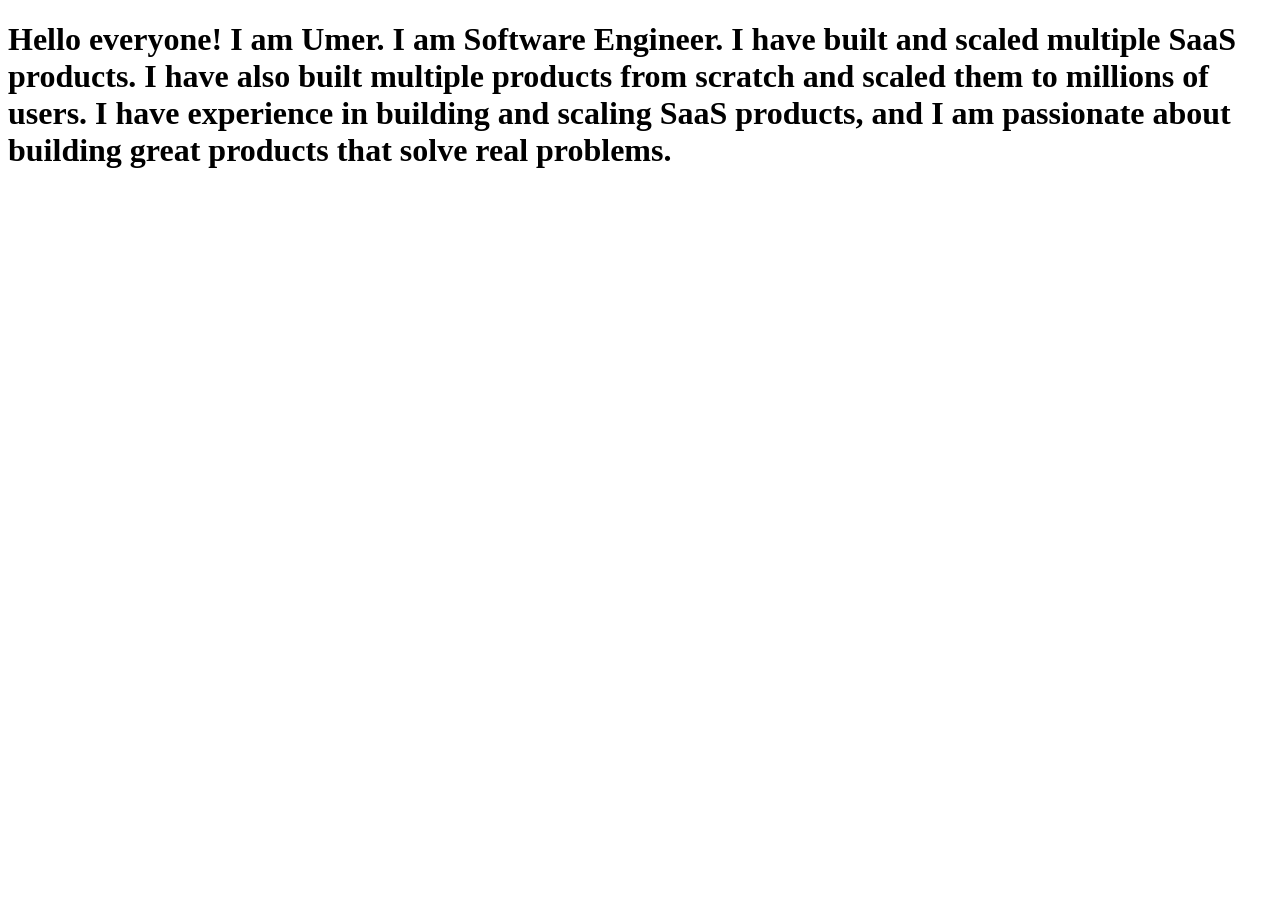
==== index.html @ 647a097b "Add files via upload" ====
<!doctype html>
<html lang="en">
  <head>
    <meta charset="UTF-8" />
    <meta name="viewport" content="width=device-width, initial-scale=1.0" />
    <title>Document</title>
  </head>
  <body>
    <h1>
      Hello everyone! I am Umer. I am Software Engineer. I have built and scaled
      multiple SaaS products. I have also built multiple products from scratch
      and scaled them to millions of users. I have experience in building and
      scaling SaaS products, and I am passionate about building great products
      that solve real problems.
    </h1>
  </body>
</html>
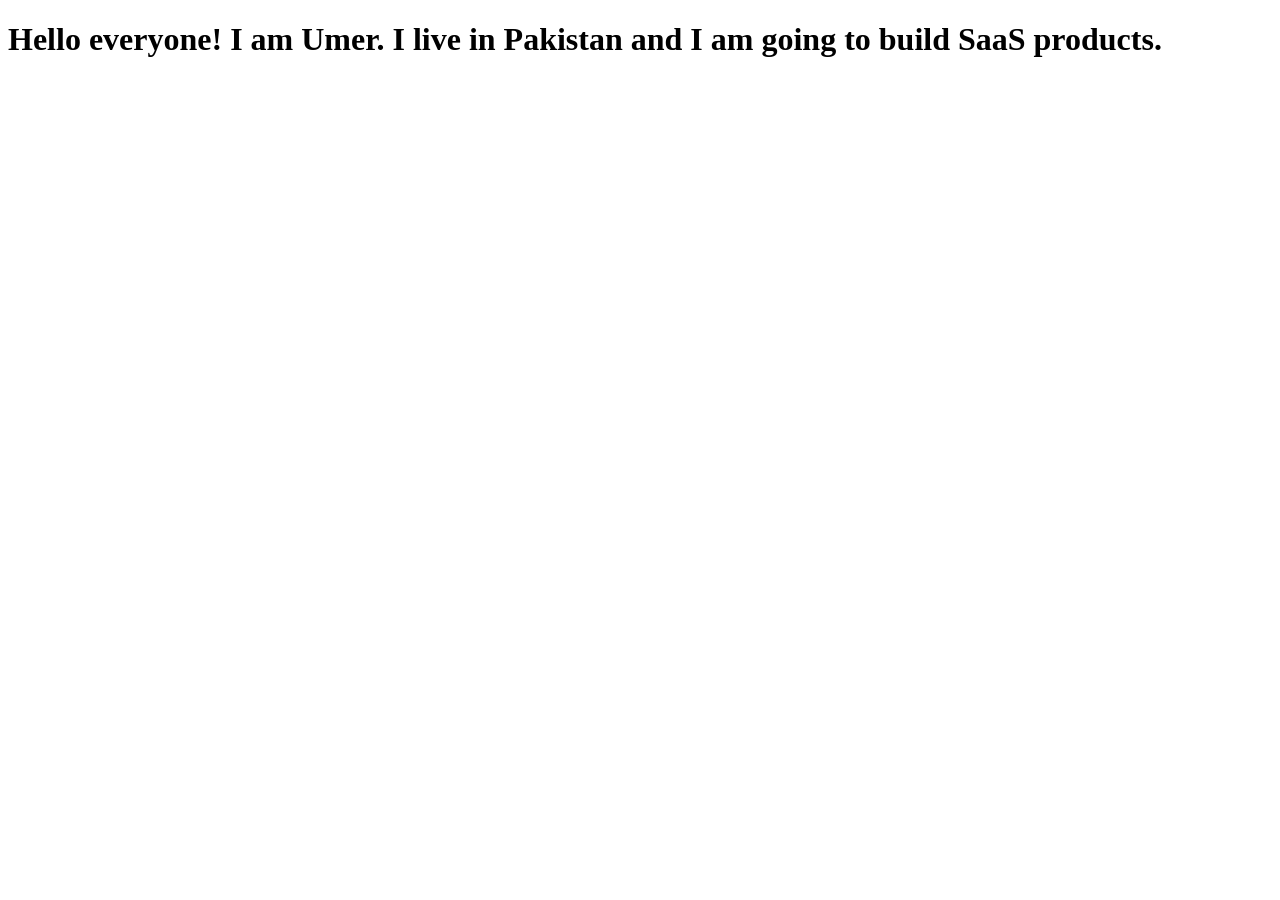
==== commit bbd35fea: "Revise personal introduction in index.html Updated personal introduction and location in the HTML." ====
--- a/index.html
+++ b/index.html
@@ -7,11 +7,7 @@
   </head>
   <body>
     <h1>
-      Hello everyone! I am Umer. I am Software Engineer. I have built and scaled
-      multiple SaaS products. I have also built multiple products from scratch
-      and scaled them to millions of users. I have experience in building and
-      scaling SaaS products, and I am passionate about building great products
-      that solve real problems.
+      Hello everyone! I am Umer. I live in Pakistan and I am going to build SaaS products.
     </h1>
   </body>
 </html>
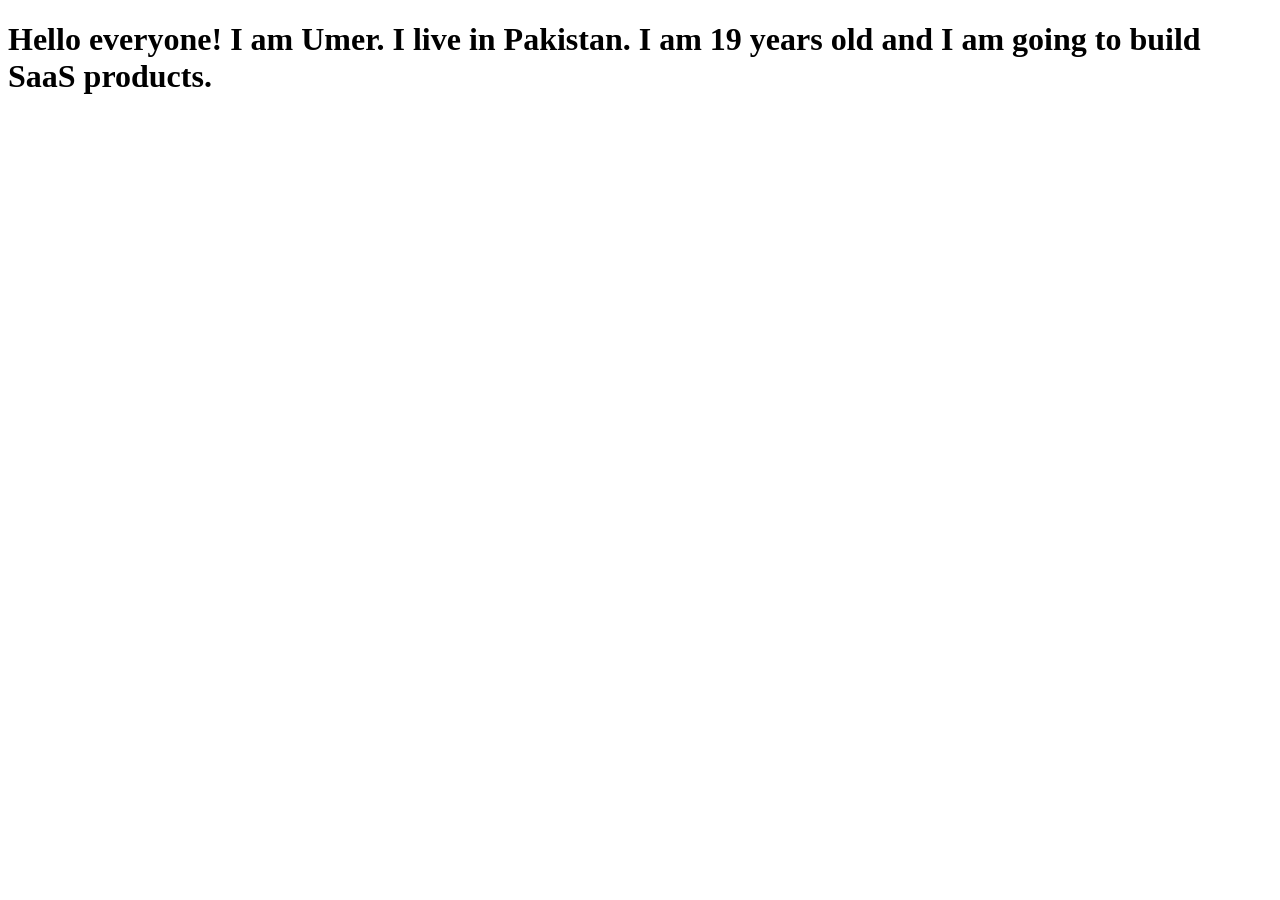
==== commit c3e5c3f4: "edited" ====
--- a/index.html
+++ b/index.html
@@ -1,13 +1,14 @@
-<!doctype html>
-<html lang="en">
-  <head>
-    <meta charset="UTF-8" />
-    <meta name="viewport" content="width=device-width, initial-scale=1.0" />
-    <title>Document</title>
-  </head>
-  <body>
-    <h1>
-      Hello everyone! I am Umer. I live in Pakistan and I am going to build SaaS products.
-    </h1>
-  </body>
-</html>
+<!doctype html>
+<html lang="en">
+  <head>
+    <meta charset="UTF-8" />
+    <meta name="viewport" content="width=device-width, initial-scale=1.0" />
+    <title>Document</title>
+  </head>
+  <body>
+    <h1>
+      Hello everyone! I am Umer. I live in Pakistan. I am 19 years old and I am
+      going to build SaaS products.
+    </h1>
+  </body>
+</html>
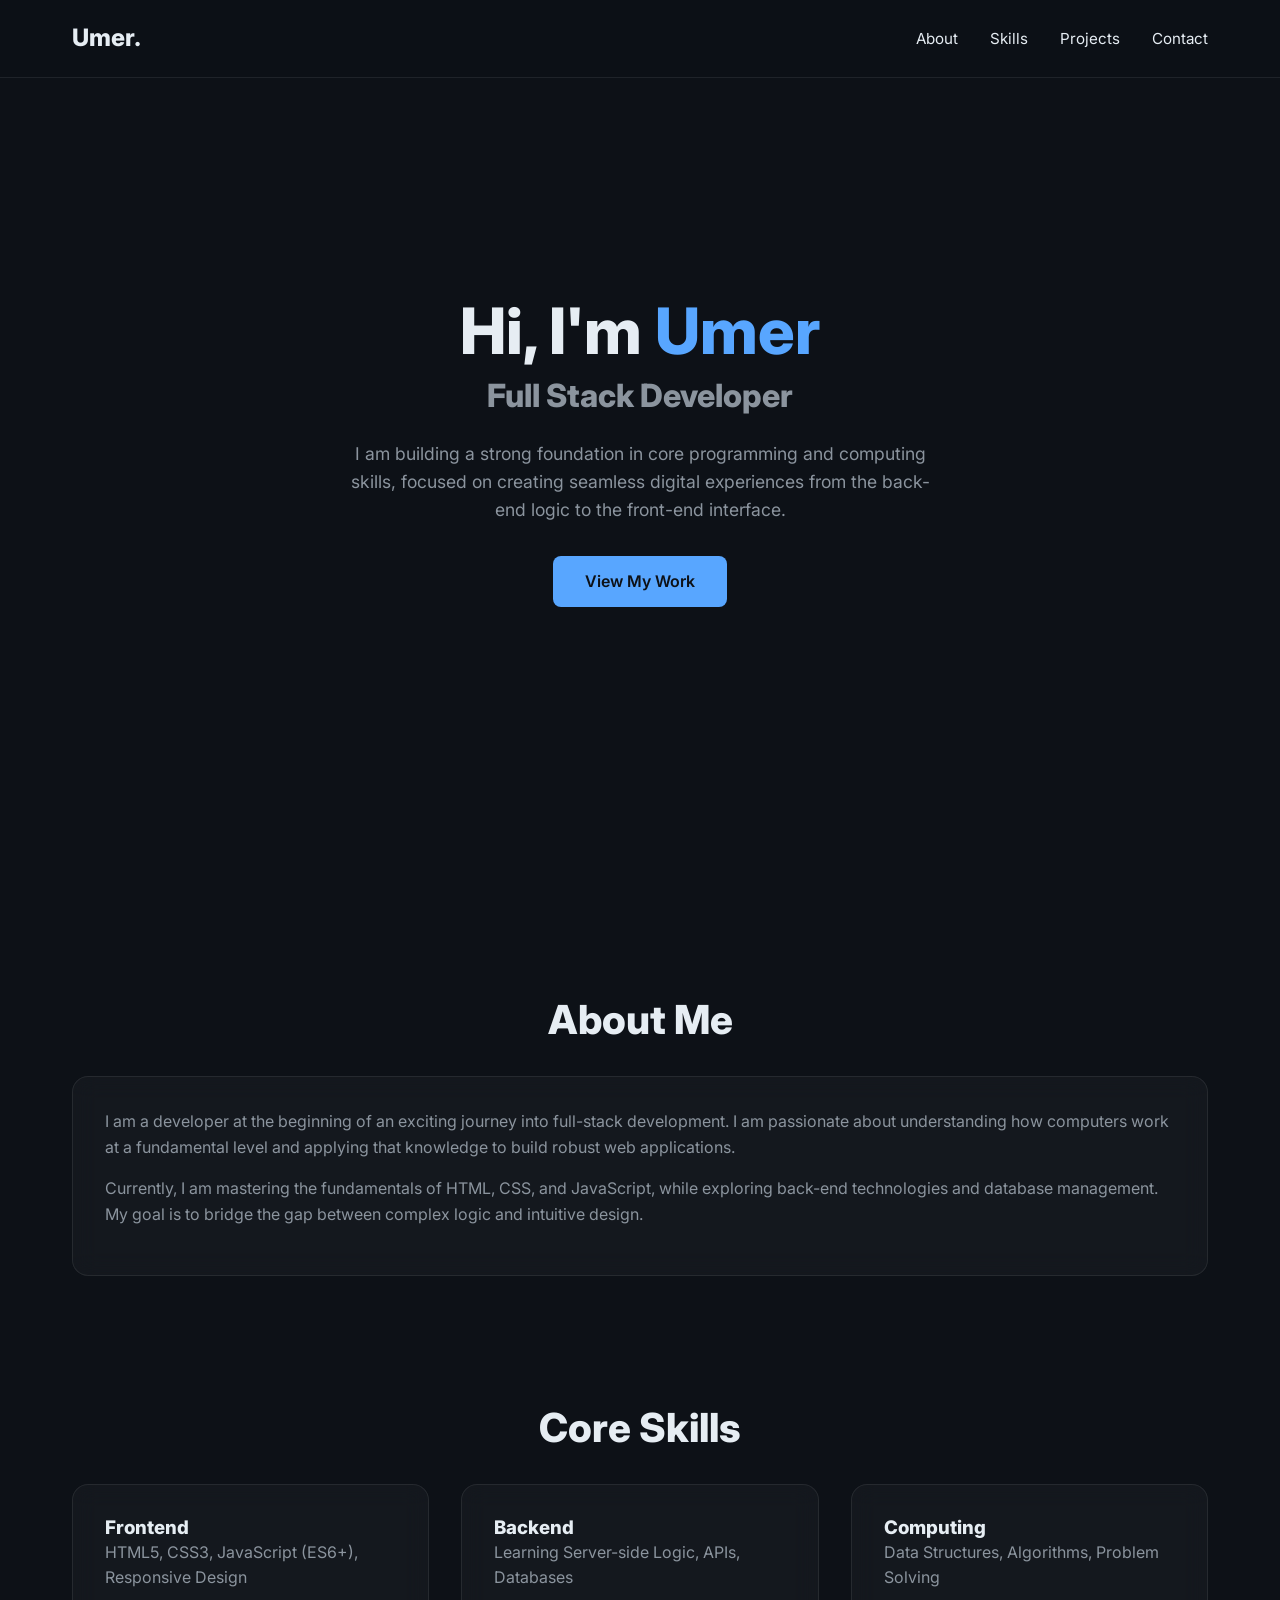
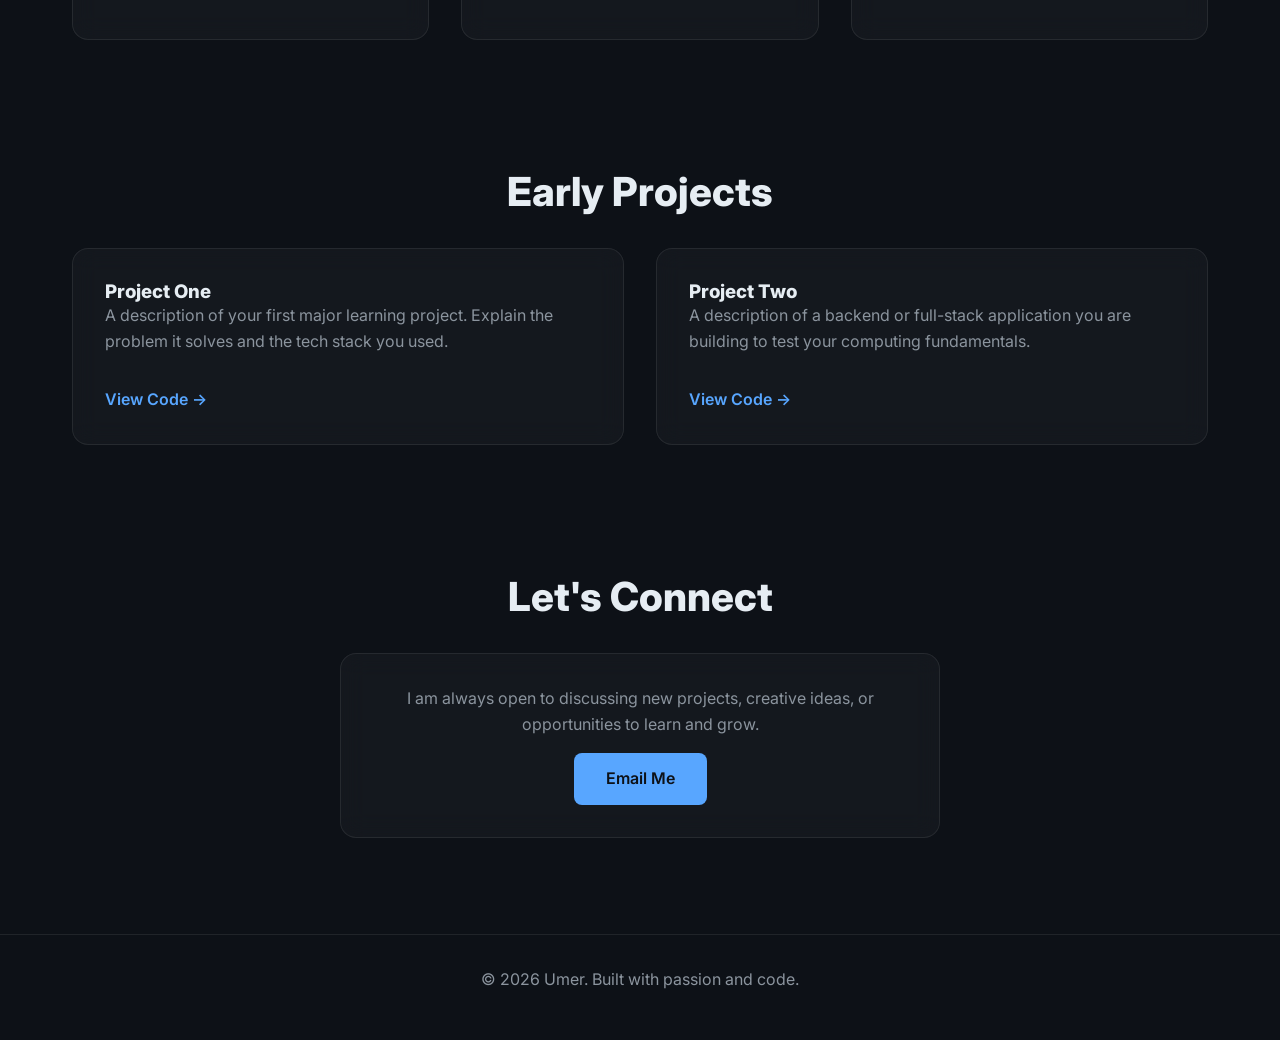
==== commit 7d842922: "edited" ====
--- a/index.html
+++ b/index.html
@@ -3,12 +3,124 @@
   <head>
     <meta charset="UTF-8" />
     <meta name="viewport" content="width=device-width, initial-scale=1.0" />
-    <title>Document</title>
+    <title>Umer | Full Stack Developer</title>
+    <link rel="stylesheet" href="style.css" />
+    <link
+      href="https://fonts.googleapis.com/css2?family=Inter:wght@300;400;600;800&display=swap"
+      rel="stylesheet"
+    />
   </head>
   <body>
-    <h1>
-      Hello everyone! I am Umer. I live in Pakistan. I am 19 years old and I am
-      going to build SaaS products.
-    </h1>
+    <nav>
+      <div class="nav-container">
+        <a href="#" class="logo">Umer.</a>
+        <ul class="nav-links">
+          <li><a href="#about">About</a></li>
+          <li><a href="#skills">Skills</a></li>
+          <li><a href="#projects">Projects</a></li>
+          <li><a href="#contact">Contact</a></li>
+        </ul>
+      </div>
+    </nav>
+
+    <header id="home">
+      <div class="hero-content">
+        <h1>Hi, I'm <span class="highlight">Umer</span></h1>
+        <h2>Full Stack Developer</h2>
+        <p>
+          I am building a strong foundation in core programming and computing
+          skills, focused on creating seamless digital experiences from the
+          back-end logic to the front-end interface.
+        </p>
+        <a href="#projects" class="btn">View My Work</a>
+      </div>
+    </header>
+
+    <section id="about" class="fade-in">
+      <div class="section-container">
+        <h2 class="section-title">About Me</h2>
+        <div class="glass-card about-content">
+          <p>
+            I am a developer at the beginning of an exciting journey into
+            full-stack development. I am passionate about understanding how
+            computers work at a fundamental level and applying that knowledge to
+            build robust web applications.
+          </p>
+          <p>
+            Currently, I am mastering the fundamentals of HTML, CSS, and
+            JavaScript, while exploring back-end technologies and database
+            management. My goal is to bridge the gap between complex logic and
+            intuitive design.
+          </p>
+        </div>
+      </div>
+    </section>
+
+    <section id="skills" class="fade-in">
+      <div class="section-container">
+        <h2 class="section-title">Core Skills</h2>
+        <div class="skills-grid">
+          <div class="glass-card skill-card">
+            <h3>Frontend</h3>
+            <p>HTML5, CSS3, JavaScript (ES6+), Responsive Design</p>
+          </div>
+          <div class="glass-card skill-card">
+            <h3>Backend</h3>
+            <p>Learning Server-side Logic, APIs, Databases</p>
+          </div>
+          <div class="glass-card skill-card">
+            <h3>Computing</h3>
+            <p>Data Structures, Algorithms, Problem Solving</p>
+          </div>
+        </div>
+      </div>
+    </section>
+
+    <section id="projects" class="fade-in">
+      <div class="section-container">
+        <h2 class="section-title">Early Projects</h2>
+        <div class="projects-grid">
+          <div class="glass-card project-card">
+            <div class="project-info">
+              <h3>Project One</h3>
+              <p>
+                A description of your first major learning project. Explain the
+                problem it solves and the tech stack you used.
+              </p>
+              <a href="#" class="project-link">View Code &rarr;</a>
+            </div>
+          </div>
+          <div class="glass-card project-card">
+            <div class="project-info">
+              <h3>Project Two</h3>
+              <p>
+                A description of a backend or full-stack application you are
+                building to test your computing fundamentals.
+              </p>
+              <a href="#" class="project-link">View Code &rarr;</a>
+            </div>
+          </div>
+        </div>
+      </div>
+    </section>
+
+    <section id="contact" class="fade-in">
+      <div class="section-container">
+        <h2 class="section-title">Let's Connect</h2>
+        <div class="glass-card contact-card">
+          <p>
+            I am always open to discussing new projects, creative ideas, or
+            opportunities to learn and grow.
+          </p>
+          <a href="mailto:hello@example.com" class="btn">Email Me</a>
+        </div>
+      </div>
+    </section>
+
+    <footer>
+      <p>&copy; 2026 Umer. Built with passion and code.</p>
+    </footer>
+
+    <script src="script.js"></script>
   </body>
 </html>
--- a/style.css
+++ b/style.css
@@ -0,0 +1,227 @@
+/* --- CSS Reset & Variables --- */
+:root {
+  --bg-color: #0d1117; /* Deep obsidian dark */
+  --text-primary: #e6edf3;
+  --text-secondary: #8b949e;
+  --accent-color: #58a6ff;
+  --glass-bg: rgba(255, 255, 255, 0.03);
+  --glass-border: rgba(255, 255, 255, 0.08);
+}
+
+* {
+  margin: 0;
+  padding: 0;
+  box-sizing: border-box;
+}
+
+html {
+  scroll-behavior: smooth; /* Smooth scrolling for navigation */
+}
+
+body {
+  font-family: "Inter", sans-serif;
+  background-color: var(--bg-color);
+  color: var(--text-primary);
+  line-height: 1.6;
+  overflow-x: hidden;
+}
+
+/* --- Typography --- */
+h1,
+h2,
+h3 {
+  font-weight: 800;
+  line-height: 1.2;
+}
+
+.highlight {
+  color: var(--accent-color);
+}
+
+p {
+  color: var(--text-secondary);
+  margin-bottom: 1rem;
+}
+
+/* --- Navigation --- */
+nav {
+  position: fixed;
+  top: 0;
+  width: 100%;
+  background: rgba(13, 17, 23, 0.8);
+  backdrop-filter: blur(10px);
+  border-bottom: 1px solid var(--glass-border);
+  z-index: 1000;
+}
+
+.nav-container {
+  max-width: 1200px;
+  margin: 0 auto;
+  padding: 1.2rem 2rem;
+  display: flex;
+  justify-content: space-between;
+  align-items: center;
+}
+
+.logo {
+  color: var(--text-primary);
+  text-decoration: none;
+  font-size: 1.5rem;
+  font-weight: 800;
+}
+
+.nav-links {
+  list-style: none;
+  display: flex;
+  gap: 2rem;
+}
+
+.nav-links a {
+  color: var(--text-primary);
+  text-decoration: none;
+  font-size: 0.95rem;
+  transition: color 0.3s ease;
+}
+
+.nav-links a:hover {
+  color: var(--accent-color);
+}
+
+/* --- Layout Containers --- */
+.section-container {
+  max-width: 1200px;
+  margin: 0 auto;
+  padding: 6rem 2rem 2rem 2rem;
+}
+
+.section-title {
+  font-size: 2.5rem;
+  margin-bottom: 2rem;
+  text-align: center;
+}
+
+/* --- Glassmorphism Elements --- */
+.glass-card {
+  background: var(--glass-bg);
+  border: 1px solid var(--glass-border);
+  border-radius: 16px;
+  padding: 2rem;
+  backdrop-filter: blur(12px);
+  -webkit-backdrop-filter: blur(12px);
+  transition:
+    transform 0.3s ease,
+    border-color 0.3s ease;
+}
+
+.glass-card:hover {
+  transform: translateY(-5px);
+  border-color: rgba(255, 255, 255, 0.15);
+}
+
+/* --- Hero Section --- */
+header {
+  height: 100vh;
+  display: flex;
+  align-items: center;
+  justify-content: center;
+  text-align: center;
+  padding: 0 2rem;
+}
+
+.hero-content h1 {
+  font-size: 4rem;
+  margin-bottom: 0.5rem;
+}
+
+.hero-content h2 {
+  font-size: 2rem;
+  color: var(--text-secondary);
+  margin-bottom: 1.5rem;
+}
+
+.hero-content p {
+  max-width: 600px;
+  margin: 0 auto 2rem auto;
+  font-size: 1.1rem;
+}
+
+/* --- Buttons --- */
+.btn {
+  display: inline-block;
+  padding: 0.8rem 2rem;
+  background-color: var(--accent-color);
+  color: var(--bg-color);
+  text-decoration: none;
+  font-weight: 600;
+  border-radius: 8px;
+  transition:
+    opacity 0.3s ease,
+    transform 0.3s ease;
+}
+
+.btn:hover {
+  opacity: 0.9;
+  transform: translateY(-2px);
+}
+
+/* --- Responsive Grids --- */
+.skills-grid,
+.projects-grid {
+  display: grid;
+  grid-template-columns: repeat(auto-fit, minmax(300px, 1fr));
+  gap: 2rem;
+}
+
+.project-link {
+  display: inline-block;
+  margin-top: 1rem;
+  color: var(--accent-color);
+  text-decoration: none;
+  font-weight: 600;
+}
+
+.project-link:hover {
+  text-decoration: underline;
+}
+
+.contact-card {
+  text-align: center;
+  max-width: 600px;
+  margin: 0 auto;
+}
+
+/* --- Footer --- */
+footer {
+  text-align: center;
+  padding: 2rem;
+  margin-top: 4rem;
+  border-top: 1px solid var(--glass-border);
+  color: var(--text-secondary);
+}
+
+/* --- Animation Classes --- */
+.fade-in {
+  opacity: 0;
+  transform: translateY(20px);
+  transition:
+    opacity 0.6s ease-out,
+    transform 0.6s ease-out;
+}
+
+.fade-in.visible {
+  opacity: 1;
+  transform: translateY(0);
+}
+
+/* --- Mobile Responsiveness --- */
+@media (max-width: 768px) {
+  .nav-links {
+    display: none; /* In a real project, replace this with a hamburger menu */
+  }
+  .hero-content h1 {
+    font-size: 3rem;
+  }
+  .hero-content h2 {
+    font-size: 1.5rem;
+  }
+}
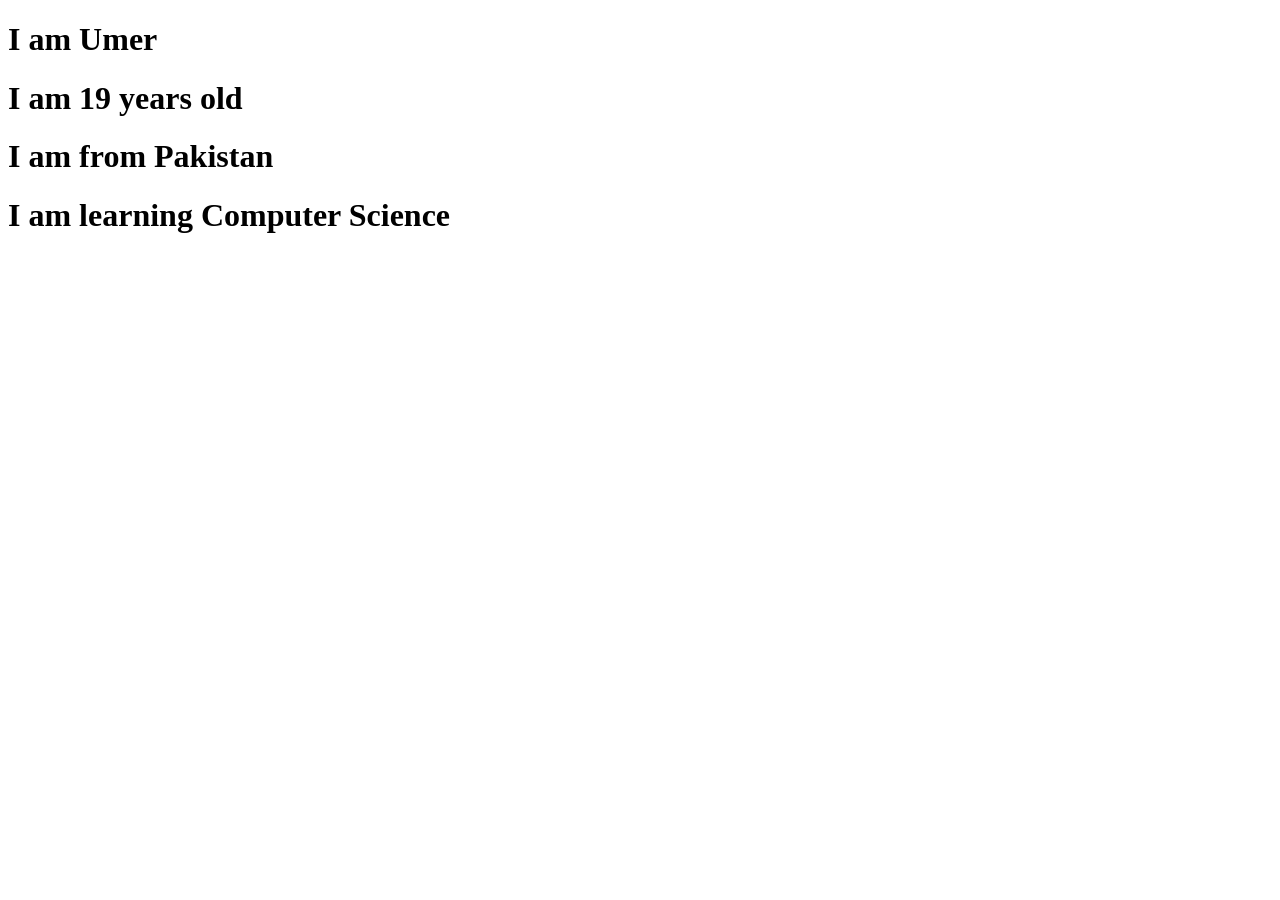
==== commit 93f71152: "edited" ====
--- a/index.html
+++ b/index.html
@@ -3,124 +3,12 @@
   <head>
     <meta charset="UTF-8" />
     <meta name="viewport" content="width=device-width, initial-scale=1.0" />
-    <title>Umer | Full Stack Developer</title>
-    <link rel="stylesheet" href="style.css" />
-    <link
-      href="https://fonts.googleapis.com/css2?family=Inter:wght@300;400;600;800&display=swap"
-      rel="stylesheet"
-    />
+    <title>Document</title>
   </head>
   <body>
-    <nav>
-      <div class="nav-container">
-        <a href="#" class="logo">Umer.</a>
-        <ul class="nav-links">
-          <li><a href="#about">About</a></li>
-          <li><a href="#skills">Skills</a></li>
-          <li><a href="#projects">Projects</a></li>
-          <li><a href="#contact">Contact</a></li>
-        </ul>
-      </div>
-    </nav>
-
-    <header id="home">
-      <div class="hero-content">
-        <h1>Hi, I'm <span class="highlight">Umer</span></h1>
-        <h2>Full Stack Developer</h2>
-        <p>
-          I am building a strong foundation in core programming and computing
-          skills, focused on creating seamless digital experiences from the
-          back-end logic to the front-end interface.
-        </p>
-        <a href="#projects" class="btn">View My Work</a>
-      </div>
-    </header>
-
-    <section id="about" class="fade-in">
-      <div class="section-container">
-        <h2 class="section-title">About Me</h2>
-        <div class="glass-card about-content">
-          <p>
-            I am a developer at the beginning of an exciting journey into
-            full-stack development. I am passionate about understanding how
-            computers work at a fundamental level and applying that knowledge to
-            build robust web applications.
-          </p>
-          <p>
-            Currently, I am mastering the fundamentals of HTML, CSS, and
-            JavaScript, while exploring back-end technologies and database
-            management. My goal is to bridge the gap between complex logic and
-            intuitive design.
-          </p>
-        </div>
-      </div>
-    </section>
-
-    <section id="skills" class="fade-in">
-      <div class="section-container">
-        <h2 class="section-title">Core Skills</h2>
-        <div class="skills-grid">
-          <div class="glass-card skill-card">
-            <h3>Frontend</h3>
-            <p>HTML5, CSS3, JavaScript (ES6+), Responsive Design</p>
-          </div>
-          <div class="glass-card skill-card">
-            <h3>Backend</h3>
-            <p>Learning Server-side Logic, APIs, Databases</p>
-          </div>
-          <div class="glass-card skill-card">
-            <h3>Computing</h3>
-            <p>Data Structures, Algorithms, Problem Solving</p>
-          </div>
-        </div>
-      </div>
-    </section>
-
-    <section id="projects" class="fade-in">
-      <div class="section-container">
-        <h2 class="section-title">Early Projects</h2>
-        <div class="projects-grid">
-          <div class="glass-card project-card">
-            <div class="project-info">
-              <h3>Project One</h3>
-              <p>
-                A description of your first major learning project. Explain the
-                problem it solves and the tech stack you used.
-              </p>
-              <a href="#" class="project-link">View Code &rarr;</a>
-            </div>
-          </div>
-          <div class="glass-card project-card">
-            <div class="project-info">
-              <h3>Project Two</h3>
-              <p>
-                A description of a backend or full-stack application you are
-                building to test your computing fundamentals.
-              </p>
-              <a href="#" class="project-link">View Code &rarr;</a>
-            </div>
-          </div>
-        </div>
-      </div>
-    </section>
-
-    <section id="contact" class="fade-in">
-      <div class="section-container">
-        <h2 class="section-title">Let's Connect</h2>
-        <div class="glass-card contact-card">
-          <p>
-            I am always open to discussing new projects, creative ideas, or
-            opportunities to learn and grow.
-          </p>
-          <a href="mailto:hello@example.com" class="btn">Email Me</a>
-        </div>
-      </div>
-    </section>
-
-    <footer>
-      <p>&copy; 2026 Umer. Built with passion and code.</p>
-    </footer>
-
-    <script src="script.js"></script>
+    <h1>I am Umer</h1>
+    <h1>I am 19 years old</h1>
+    <h1>I am from Pakistan</h1>
+    <h1>I am learning Computer Science</h1>
   </body>
 </html>
